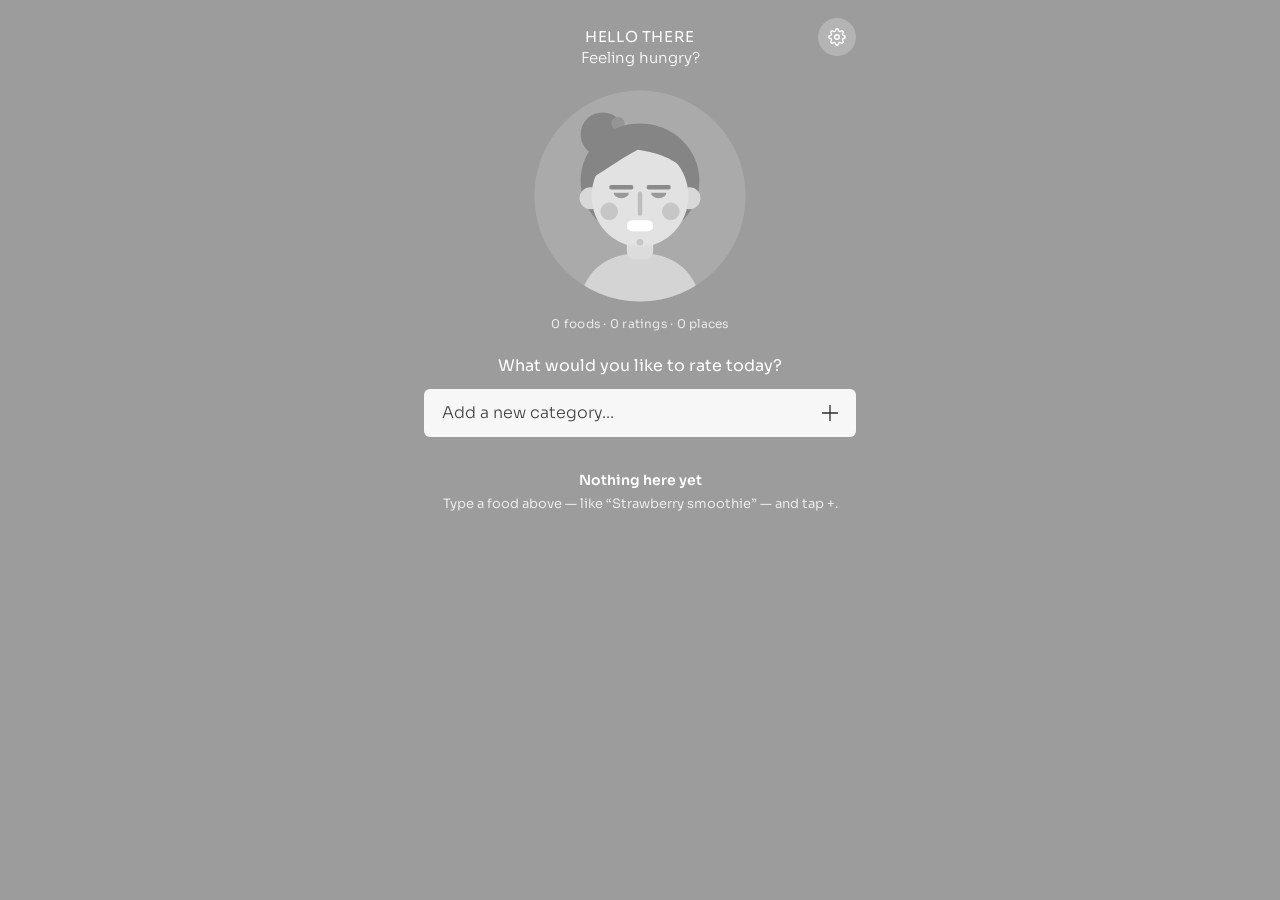
==== v2/index.html @ d5909f0f "Add v2: redesign in the Figma wireframe style, plus menu item field Co-Authored-By: Claude Opus 5.5 " ====
<!doctype html>
<html lang="en">
<head>
  <meta charset="utf-8">
  <meta name="viewport" content="width=device-width, initial-scale=1, viewport-fit=cover">
  <meta name="theme-color" content="#B9B9B9">
  <meta name="apple-mobile-web-app-capable" content="yes">
  <meta name="mobile-web-app-capable" content="yes">
  <meta name="apple-mobile-web-app-status-bar-style" content="default">
  <meta name="apple-mobile-web-app-title" content="Tastebook">
  <meta name="format-detection" content="telephone=no">
  <link rel="apple-touch-icon" href="icons/apple-touch-icon.png">
  <link rel="icon" type="image/png" href="icons/icon-192.png">
  <link rel="manifest" href="manifest.webmanifest">
  <link rel="preconnect" href="https://fonts.googleapis.com">
  <link rel="preconnect" href="https://fonts.gstatic.com" crossorigin>
  <link href="https://fonts.googleapis.com/css2?family=Sora:wght@300;400;500;600;700&display=swap" rel="stylesheet">
  <link rel="stylesheet" href="style.css">
  <title>Tastebook</title>
</head>
<body>
  <div class="bg" aria-hidden="true"></div>
  <main id="app" aria-live="polite"></main>
  <div id="toast" role="status"></div>
  <script src="icons.js"></script>
  <script src="app.js"></script>
</body>
</html>
---- v2/style.css ----
:root {
  --bg-top: #BDBDBD;
  --bg-mid: #9C9C9C;
  --bg-bot: #6E6E6E;
  --panel: rgba(255, 255, 255, .24);
  --panel-strong: rgba(255, 255, 255, .34);
  --panel-solid: #D2D2D2;
  --field: #F7F7F7;
  --ink: #FFFFFF;
  --ink-soft: rgba(255, 255, 255, .78);
  --ink-faint: rgba(255, 255, 255, .5);
  --dark: #2E2E2E;
  --dark-soft: #6F6F6F;
  --shape: #E6E6E6;
  --thumb: #8E8E8E;
  --radius: 10px;
  --font: 'Sora', 'Inter', ui-rounded, -apple-system, BlinkMacSystemFont, system-ui, sans-serif;
  --safe-t: env(safe-area-inset-top, 0px);
  --safe-b: env(safe-area-inset-bottom, 0px);
  color-scheme: light;
}

* { box-sizing: border-box; -webkit-tap-highlight-color: transparent; }
html, body { margin: 0; color: var(--ink); background: var(--bg-mid); }
body {
  font-family: var(--font); font-size: 15px; line-height: 1.4; font-weight: 400;
  -webkit-font-smoothing: antialiased; min-height: 100vh; overscroll-behavior-y: none;
}
.bg { position: fixed; inset: 0; z-index: -1; background: linear-gradient(180deg, var(--bg-top) 0%, var(--bg-mid) 55%, var(--bg-bot) 100%); }
body.locked { overflow: hidden; }
button, input, textarea { font: inherit; color: inherit; }
button { cursor: pointer; background: none; border: 0; padding: 0; }
a { color: inherit; text-decoration: none; }
h1, h2, h3, p { margin: 0; }
svg { display: block; }

#app { max-width: 480px; margin: 0 auto; padding: calc(var(--safe-t) + 18px) 24px calc(var(--safe-b) + 48px); }

.caps { text-transform: uppercase; letter-spacing: .06em; font-weight: 600; }
.tiny { font-size: 11px; }

/* ---------- Home ---------- */
.top-tools { display: flex; justify-content: flex-end; height: 0; position: relative; z-index: 2; }
.round-btn {
  width: 38px; height: 38px; border-radius: 50%; background: var(--panel); display: grid; place-items: center;
  color: var(--ink);
}
.round-btn svg { width: 18px; height: 18px; }
.greet { text-align: center; padding-top: 8px; }
.greet .hello { font-size: 15px; letter-spacing: .04em; text-transform: uppercase; font-weight: 400; }
.greet .sub { font-size: 15px; font-weight: 300; }
.avatar-big { display: block; width: 220px; height: 220px; margin: 18px auto 0; }
.avatar-big svg { width: 100%; height: 100%; }
.stat-line { text-align: center; font-size: 12px; color: var(--ink-soft); margin-top: 10px; letter-spacing: .02em; }
.prompt { text-align: center; font-size: 16px; font-weight: 400; margin: 22px 0 12px; }

.add-bar {
  display: flex; align-items: center; background: var(--field); border-radius: 6px; padding: 0 6px 0 16px; height: 48px;
}
.add-bar input { flex: 1; min-width: 0; border: 0; outline: none; background: transparent; color: var(--dark); font-size: 16px; font-weight: 300; }
.add-bar input::placeholder { color: #444; }
.add-bar button { width: 40px; height: 40px; display: grid; place-items: center; color: var(--dark); }
.add-bar button svg { width: 20px; height: 20px; }

.grid2 { display: grid; grid-template-columns: 1fr 1fr; gap: 26px 28px; margin-top: 16px; }
.tile {
  aspect-ratio: 1; background: var(--panel); border-radius: 8px; position: relative;
  display: flex; flex-direction: column; align-items: center; justify-content: center; gap: 2px;
  color: var(--shape); transition: transform .12s ease;
}
.tile:active { transform: scale(.96); }
.tile .icon { width: 56%; height: 56%; }
.tile-label { position: absolute; left: 0; right: 0; bottom: 8px; text-align: center; font-size: 10px; color: var(--ink); padding: 0 6px; white-space: nowrap; overflow: hidden; text-overflow: ellipsis; }
.tile-score { position: absolute; top: 8px; right: 9px; font-size: 11px; font-weight: 600; color: var(--ink); }

.icon { display: grid; place-items: center; }
.icon > svg { width: 100%; height: 100%; fill: currentColor; }
svg.icon { fill: currentColor; }
.icon.emoji { display: grid; place-items: center; font-size: 46px; filter: grayscale(1) brightness(1.35) contrast(.75); }
.big-circle .icon.emoji { font-size: 92px; }

.section-cap { font-size: 12px; text-transform: uppercase; letter-spacing: .08em; font-weight: 600; margin: 36px 0 10px; color: var(--ink); }

/* ---------- Category page ---------- */
.nav { display: flex; justify-content: space-between; align-items: center; }
.big-circle {
  width: 230px; height: 230px; border-radius: 50%; background: var(--panel); margin: 8px auto 0;
  display: grid; place-items: center; color: var(--shape);
}
.big-circle .icon { width: 50%; height: 50%; }
.cat-title { text-align: center; margin-top: 18px; font-size: 15px; font-weight: 600; text-transform: uppercase; letter-spacing: .05em; }
.avg-line { text-align: center; font-size: 15px; font-weight: 300; margin-top: 4px; }
.avg-line b { font-weight: 600; }
.stars { position: relative; width: max-content; margin: 8px auto 0; }
.stars .row { display: flex; gap: 6px; }
.stars svg { width: 28px; height: 28px; fill: currentColor; flex: none; }
.stars .fill .row { width: max-content; }
.stars .base { color: rgba(255, 255, 255, .35); }
.stars .fill { position: absolute; inset: 0 auto 0 0; overflow: hidden; color: var(--shape); }
.meta-line { text-align: center; font-size: 12px; color: var(--ink-soft); margin-top: 10px; }

.new-card {
  display: flex; flex-direction: column; align-items: center; gap: 10px; width: 100%;
  background: var(--panel); border-radius: var(--radius); padding: 12px 0 16px; margin-top: 20px;
  transition: transform .12s ease;
}
.new-card:active { transform: scale(.98); }
.new-card .caps { font-size: 11px; }
.plus-circle { width: 68px; height: 68px; border-radius: 50%; background: rgba(255, 255, 255, .4); display: grid; place-items: center; color: #fff; }
.plus-circle svg { width: 36px; height: 36px; }

.panel { background: var(--panel); border-radius: var(--radius); padding: 14px 16px; }
.panel + .panel { margin-top: 12px; }
.panel-cap { font-size: 11px; text-transform: uppercase; letter-spacing: .08em; font-weight: 600; text-align: center; margin-bottom: 12px; }

.bar-row { display: grid; grid-template-columns: 1.3fr 1.5fr 34px; align-items: center; gap: 10px; font-size: 13px; }
.bar-row + .bar-row { margin-top: 10px; }
.bar-row .label { text-transform: uppercase; letter-spacing: .04em; font-weight: 600; font-size: 11px; white-space: nowrap; overflow: hidden; text-overflow: ellipsis; }
.bar-row .label small { display: block; font-weight: 400; text-transform: none; letter-spacing: 0; color: var(--ink-faint); font-size: 10px; }
.bar { height: 4px; border-radius: 99px; background: rgba(255, 255, 255, .35); overflow: hidden; }
.bar i { display: block; height: 100%; background: #fff; border-radius: 99px; }
.bar-row.off .bar i { background: rgba(255, 255, 255, .55); }
.bar-row.off .label { color: var(--ink-soft); }
.bar-row .num { text-align: right; font-weight: 600; font-variant-numeric: tabular-nums; }

.sort { display: flex; gap: 6px; margin: 22px 0 12px; overflow-x: auto; scrollbar-width: none; }
.sort::-webkit-scrollbar { display: none; }
.pill { flex: none; font-size: 11px; padding: 5px 11px; border-radius: 99px; background: var(--panel); color: var(--ink); }
.pill.label { background: rgba(255, 255, 255, .5); font-weight: 600; }
.pill.on { background: #fff; color: var(--dark); font-weight: 600; }

.list { display: flex; flex-direction: column; gap: 14px; }
.rcard {
  width: 100%; text-align: left; display: flex; align-items: center; gap: 14px;
  background: var(--panel); border-radius: var(--radius); padding: 16px 18px; transition: transform .12s ease;
}
.rcard:active { transform: scale(.98); }
.rcard .thumb { width: 52px; height: 52px; border-radius: 8px; object-fit: cover; flex: none; background: rgba(255,255,255,.3); }
.rc-main { flex: 1; min-width: 0; }
.rc-title { font-weight: 600; font-size: 15px; white-space: nowrap; overflow: hidden; text-overflow: ellipsis; }
.rc-sub { font-size: 11px; color: var(--ink-soft); white-space: nowrap; overflow: hidden; text-overflow: ellipsis; margin-top: 1px; }
.dots { display: flex; gap: 6px; margin-top: 12px; }
.dots i { width: 7px; height: 7px; border-radius: 50%; background: rgba(255, 255, 255, .45); }
.dots i.on { background: #6D6D6D; }
.dots i.half { background: linear-gradient(90deg, #6D6D6D 50%, rgba(255, 255, 255, .45) 50%); }
.rc-score { font-size: 34px; font-weight: 700; letter-spacing: .01em; flex: none; font-variant-numeric: tabular-nums; }
.rc-score.none { font-size: 22px; color: var(--ink-faint); }

.group-head { display: flex; justify-content: space-between; align-items: baseline; margin: 20px 2px 10px; font-size: 12px; text-transform: uppercase; letter-spacing: .06em; font-weight: 600; }
.group-head:first-child { margin-top: 0; }
.group-head span { font-weight: 400; text-transform: none; letter-spacing: 0; color: var(--ink-soft); }

.empty { text-align: center; color: var(--ink-soft); font-size: 13px; padding: 18px 10px; }
.empty b { display: block; color: var(--ink); font-weight: 600; margin-bottom: 4px; font-size: 14px; }

/* ---------- Sheets ---------- */
.sheet-wrap { position: fixed; inset: 0; z-index: 20; }
.backdrop { position: absolute; inset: 0; background: rgba(40, 40, 40, .35); opacity: 0; transition: opacity .25s ease; }
.sheet {
  position: absolute; inset: 0; display: flex; flex-direction: column;
  background: linear-gradient(180deg, var(--bg-top) 0%, var(--bg-mid) 55%, var(--bg-bot) 100%);
  transform: translateY(100%); transition: transform .32s cubic-bezier(.2, .8, .2, 1);
}
.sheet-wrap.open .backdrop { opacity: 1; }
.sheet-wrap.open .sheet { transform: none; }
.sheet-head {
  display: grid; grid-template-columns: 1fr auto 1fr; align-items: center; gap: 8px;
  padding: calc(var(--safe-t) + 12px) 20px 10px; max-width: 480px; width: 100%; margin: 0 auto;
}
.sheet-head .link { justify-self: start; font-size: 14px; color: var(--ink); padding: 8px 2px; }
.sheet-head .link.strong { justify-self: end; font-weight: 600; background: #fff; color: var(--dark); padding: 8px 16px; border-radius: 99px; }
.sheet-head .mid { text-align: center; font-size: 12px; }
.sheet-head .live { display: flex; flex-direction: column; align-items: center; line-height: 1.1; }
.sheet-head .live strong { font-size: 26px; font-weight: 700; }
.sheet-head .live span { font-size: 10px; color: var(--ink-soft); text-transform: uppercase; letter-spacing: .06em; }
.sheet-body { flex: 1; overflow-y: auto; -webkit-overflow-scrolling: touch; padding: 6px 20px calc(var(--safe-b) + 40px); }
.sheet-panel { max-width: 440px; margin: 0 auto; background: var(--panel); border-radius: 12px; padding: 18px 14px 20px; }
.sheet-title { text-align: center; font-size: 11px; text-transform: uppercase; letter-spacing: .08em; font-weight: 600; margin-bottom: 14px; }

/* ---------- Forms ---------- */
.inp, .sheet-panel input[type=text], .sheet-panel input[type=date], .sheet-panel textarea {
  display: block; width: 100%; background: var(--field); color: var(--dark); border: 0; border-radius: 6px;
  padding: 0 14px; height: 46px; font-size: 16px; font-weight: 300; outline: none; -webkit-appearance: none; appearance: none;
}
.sheet-panel textarea { height: auto; min-height: 84px; padding: 12px 14px; resize: vertical; }
.sheet-panel input::placeholder, .sheet-panel textarea::placeholder { color: #3E3E3E; }
.stack { display: flex; flex-direction: column; gap: 8px; }
.date-row { display: flex; align-items: center; gap: 10px; background: var(--field); border-radius: 6px; padding-left: 14px; color: #3E3E3E; font-weight: 300; font-size: 15px; }
.date-row input[type=date] { flex: 1; height: 46px; background: transparent; padding: 0 14px 0 0; text-align: right; }
.field-cap { font-size: 11px; text-transform: uppercase; letter-spacing: .08em; font-weight: 600; margin: 20px 2px 8px; display: flex; justify-content: space-between; align-items: baseline; }
.field-cap small { text-transform: none; letter-spacing: 0; font-weight: 300; color: var(--ink-soft); font-size: 11px; }
.hint { font-size: 12px; color: var(--ink-soft); text-align: center; margin: -2px 0 12px; font-weight: 300; }

.photo-pick {
  display: block; position: relative; margin-top: 22px; aspect-ratio: 1.42; border-radius: 6px; overflow: hidden;
  background: rgba(255, 255, 255, .45);
}
.photo-pick img { width: 100%; height: 100%; object-fit: cover; display: none; }
.photo-pick.has img { display: block; }
.photo-empty { position: absolute; inset: 0; display: flex; flex-direction: column; align-items: center; justify-content: center; gap: 16px; }
.photo-empty .caps { font-size: 11px; }
.photo-pick.has .photo-empty { display: none; }
.photo-remove { position: absolute; top: 10px; right: 10px; display: none; background: rgba(40,40,40,.6); color: #fff; border-radius: 99px; padding: 6px 12px; font-size: 12px; }
.photo-pick.has .photo-remove { display: block; }
.visually-hidden { position: absolute; width: 1px; height: 1px; opacity: 0; overflow: hidden; }

.how { text-align: center; font-size: 15px; font-weight: 300; margin: 26px 0 4px; }

.rate { margin-top: 18px; }
.rate-top { display: flex; align-items: center; justify-content: space-between; margin: 0 2px 6px; }
.rate-name { font-size: 13px; text-transform: uppercase; letter-spacing: .04em; font-weight: 600; }
.rate-name .val { font-weight: 300; color: var(--ink-soft); letter-spacing: 0; margin-left: 4px; }
.rate.off .rate-name { color: var(--ink-soft); }
.rate-box { background: rgba(255, 255, 255, .45); border-radius: 6px; padding: 8px 10px; }

/* square tick (counts toward overall) */
.sq { position: relative; display: inline-flex; align-items: center; gap: 6px; padding: 6px 0 6px 10px; font-size: 10px; color: var(--ink-soft); text-transform: uppercase; letter-spacing: .06em; }
.sq input { position: absolute; opacity: 0; pointer-events: none; }
.sq .box { width: 14px; height: 14px; border: 2px solid #fff; background: transparent; transition: background .12s; }
.sq input:checked ~ .box { background: #fff; }
.sq input:focus-visible ~ .box { outline: 2px solid var(--dark); outline-offset: 2px; }

.slider { -webkit-appearance: none; appearance: none; width: 100%; height: 32px; background: transparent; margin: 0; touch-action: pan-y; }
.slider:focus { outline: none; }
.slider::-webkit-slider-runnable-track { height: 4px; border-radius: 99px; background: linear-gradient(to right, #A3A3A3 var(--p), #F4F4F4 var(--p)); }
.slider::-moz-range-track { height: 4px; border-radius: 99px; background: #F4F4F4; }
.slider::-moz-range-progress { height: 4px; border-radius: 99px; background: #A3A3A3; }
.slider::-webkit-slider-thumb { -webkit-appearance: none; width: 11px; height: 28px; margin-top: -12px; border-radius: 4px; background: var(--thumb); border: 0; }
.slider::-moz-range-thumb { width: 11px; height: 28px; border-radius: 4px; background: var(--thumb); border: 0; }

/* category editor */
.icon-grid { display: grid; grid-template-columns: repeat(5, 1fr); gap: 8px; max-height: 236px; overflow-y: auto; padding: 2px; }
.icon-opt { aspect-ratio: 1; background: rgba(255, 255, 255, .3); border-radius: 6px; color: var(--shape); display: grid; place-items: center; }
.icon-opt .icon { width: 64%; height: 64%; }
.icon-opt.on { background: rgba(255, 255, 255, .7); color: #8A8A8A; }
.emoji-row { display: flex; align-items: center; justify-content: space-between; gap: 10px; margin-top: 10px; font-size: 12px; color: var(--ink-soft); }
.emoji-row input[type=text] { width: 76px; text-align: center; font-size: 22px; padding: 0; }
.preview { width: 120px; height: 120px; border-radius: 50%; background: rgba(255,255,255,.3); margin: 4px auto 16px; display: grid; place-items: center; color: var(--shape); }
.preview .icon { width: 54%; height: 54%; }
.preview .icon.emoji { font-size: 52px; }
.swatches { display: flex; gap: 10px; flex-wrap: wrap; justify-content: center; }
.swatch { width: 28px; height: 28px; border-radius: 6px; background: var(--c); }
.swatch.on { box-shadow: 0 0 0 2px var(--bg-mid), 0 0 0 4px #fff; }
.q-list { list-style: none; margin: 0 0 8px; padding: 0; display: flex; flex-direction: column; gap: 8px; }
.q-row { display: flex; align-items: center; gap: 4px; background: rgba(255, 255, 255, .45); border-radius: 6px; padding: 0 4px 0 12px; }
.q-row input[type=text] { flex: 1; min-width: 0; background: transparent; height: 44px; padding: 0; color: var(--dark); font-weight: 600; text-transform: uppercase; letter-spacing: .04em; font-size: 13px; }
.q-row .sq { color: var(--dark-soft); }
.q-row .sq .box { border-color: #6A6A6A; }
.q-row .sq input:checked ~ .box { background: #6A6A6A; }
.q-del { width: 34px; height: 34px; display: grid; place-items: center; color: #6A6A6A; flex: none; }
.q-del svg { width: 16px; height: 16px; }
.q-add { display: flex; gap: 8px; }
.q-add .inp { flex: 1; }
.btn {
  display: inline-flex; align-items: center; justify-content: center; gap: 8px;
  background: #fff; color: var(--dark); font-weight: 600; border-radius: 6px; padding: 0 18px; height: 46px; font-size: 14px;
}
.btn.ghost { background: var(--panel-strong); color: #fff; }
.btn.danger { background: transparent; color: #fff; border: 1.5px solid rgba(255, 255, 255, .6); width: 100%; margin-top: 18px; }
.btn svg { width: 16px; height: 16px; }
.chips { display: flex; flex-wrap: wrap; gap: 6px; margin-top: 10px; }

/* detail */
.detail-photo { width: 100%; aspect-ratio: 1.42; object-fit: cover; border-radius: 6px; display: block; margin-bottom: 16px; }
.detail-top { display: flex; justify-content: space-between; align-items: flex-start; gap: 12px; }
.detail-top h2 { font-size: 20px; font-weight: 600; line-height: 1.2; }
.detail-top p { font-size: 12px; color: var(--ink-soft); margin-top: 3px; }
.detail-top .rc-score { font-size: 44px; line-height: 1; }
.detail-panel .dots { margin: 14px 0 18px; }
.notes { margin-top: 14px; background: rgba(255,255,255,.45); color: var(--dark); border-radius: 6px; padding: 12px 14px; font-size: 14px; font-weight: 300; white-space: pre-wrap; }
.actions { display: grid; grid-template-columns: 1fr 1fr; gap: 10px; margin-top: 18px; }

.settings p { font-size: 12px; color: var(--ink-soft); font-weight: 300; margin: 0 0 12px; text-align: center; }
.settings .actions { margin-top: 0; }

#toast {
  position: fixed; left: 50%; bottom: calc(var(--safe-b) + 30px); transform: translate(-50%, 20px);
  background: #fff; color: var(--dark); padding: 10px 18px; border-radius: 99px; font-weight: 600; font-size: 13px;
  opacity: 0; pointer-events: none; transition: opacity .2s, transform .2s; z-index: 50; white-space: nowrap;
  box-shadow: 0 6px 20px rgba(0,0,0,.18);
}
#toast.show { opacity: 1; transform: translate(-50%, 0); }

@media (prefers-reduced-motion: reduce) { * { transition: none !important; } }
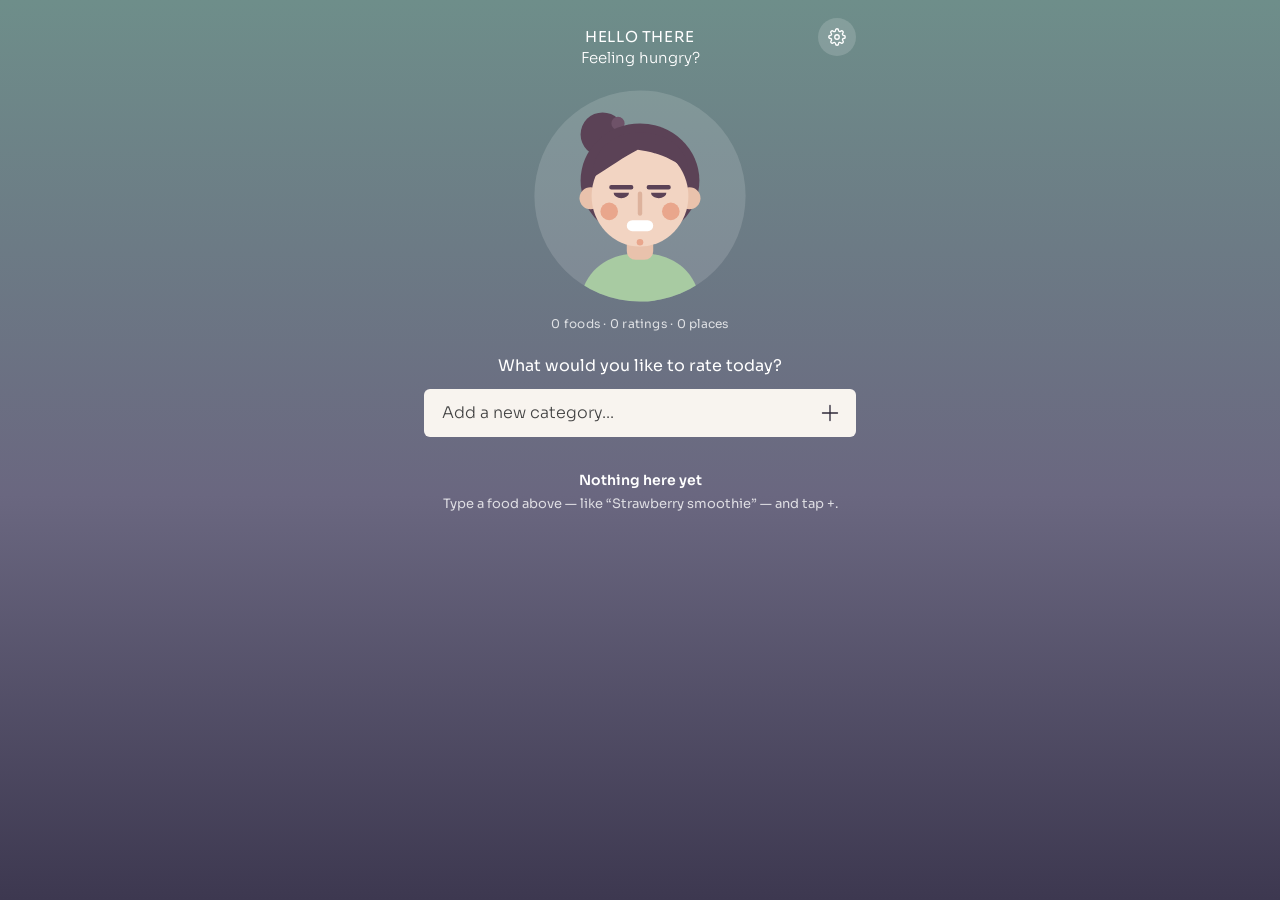
==== commit 5c13bf50: "v2: muted colour palette (sage-to-plum background, coral/gold accents, tinted food icons) Co-Authore" ====
--- a/v2/index.html
+++ b/v2/index.html
@@ -3,7 +3,7 @@
 <head>
   <meta charset="utf-8">
   <meta name="viewport" content="width=device-width, initial-scale=1, viewport-fit=cover">
-  <meta name="theme-color" content="#B9B9B9">
+  <meta name="theme-color" content="#6E8E8A">
   <meta name="apple-mobile-web-app-capable" content="yes">
   <meta name="mobile-web-app-capable" content="yes">
   <meta name="apple-mobile-web-app-status-bar-style" content="default">
--- a/v2/style.css
+++ b/v2/style.css
@@ -1,18 +1,21 @@
 :root {
-  --bg-top: #BDBDBD;
-  --bg-mid: #9C9C9C;
-  --bg-bot: #6E6E6E;
-  --panel: rgba(255, 255, 255, .24);
-  --panel-strong: rgba(255, 255, 255, .34);
-  --panel-solid: #D2D2D2;
-  --field: #F7F7F7;
+  --bg-top: #6E8E8A;
+  --bg-mid: #6A6780;
+  --bg-bot: #3D3850;
+  --panel: rgba(255, 255, 255, .14);
+  --panel-strong: rgba(255, 255, 255, .22);
+  --panel-solid: #5F5C74;
+  --field: #F8F4EF;
+  --accent: #E9A68C;
+  --accent-deep: #C97F66;
+  --gold: #E8C27D;
   --ink: #FFFFFF;
   --ink-soft: rgba(255, 255, 255, .78);
   --ink-faint: rgba(255, 255, 255, .5);
-  --dark: #2E2E2E;
-  --dark-soft: #6F6F6F;
-  --shape: #E6E6E6;
-  --thumb: #8E8E8E;
+  --dark: #2E2939;
+  --dark-soft: #6E6878;
+  --shape: #EDE6DE;
+  --thumb: #C97F66;
   --radius: 10px;
   --font: 'Sora', 'Inter', ui-rounded, -apple-system, BlinkMacSystemFont, system-ui, sans-serif;
   --safe-t: env(safe-area-inset-top, 0px);
@@ -26,7 +29,7 @@
   font-family: var(--font); font-size: 15px; line-height: 1.4; font-weight: 400;
   -webkit-font-smoothing: antialiased; min-height: 100vh; overscroll-behavior-y: none;
 }
-.bg { position: fixed; inset: 0; z-index: -1; background: linear-gradient(180deg, var(--bg-top) 0%, var(--bg-mid) 55%, var(--bg-bot) 100%); }
+.bg { position: fixed; inset: 0; z-index: 0; pointer-events: none; background: linear-gradient(180deg, var(--bg-top) 0%, var(--bg-mid) 55%, var(--bg-bot) 100%); }
 body.locked { overflow: hidden; }
 button, input, textarea { font: inherit; color: inherit; }
 button { cursor: pointer; background: none; border: 0; padding: 0; }
@@ -34,7 +37,7 @@
 h1, h2, h3, p { margin: 0; }
 svg { display: block; }
 
-#app { max-width: 480px; margin: 0 auto; padding: calc(var(--safe-t) + 18px) 24px calc(var(--safe-b) + 48px); }
+#app { position: relative; z-index: 1; max-width: 480px; margin: 0 auto; padding: calc(var(--safe-t) + 18px) 24px calc(var(--safe-b) + 48px); }
 
 .caps { text-transform: uppercase; letter-spacing: .06em; font-weight: 600; }
 .tiny { font-size: 11px; }
@@ -282,3 +285,67 @@
 #toast.show { opacity: 1; transform: translate(-50%, 0); }
 
 @media (prefers-reduced-motion: reduce) { * { transition: none !important; } }
+
+/* ================= colour layer ================= */
+.tile { background: color-mix(in srgb, var(--tint, #fff) 16%, rgba(255,255,255,.08)); color: var(--tint, var(--shape)); }
+.big-circle, .preview { background: color-mix(in srgb, var(--tint, #fff) 22%, rgba(255,255,255,.08)); color: var(--tint, var(--shape)); }
+.tile-score { background: rgba(0,0,0,.18); padding: 2px 7px; border-radius: 99px; top: 7px; right: 7px; }
+.round-btn { background: rgba(255,255,255,.16); }
+
+.stars .base { color: rgba(255,255,255,.22); }
+.stars .fill { color: var(--gold); }
+.avg-line b { color: var(--gold); }
+
+.new-card { background: rgba(255,255,255,.12); }
+.plus-circle { background: var(--accent); color: var(--dark); }
+
+.bar { background: rgba(255,255,255,.18); }
+.bar i { background: var(--accent); }
+.bar-row.off .bar i { background: rgba(255,255,255,.45); }
+
+.pill { background: rgba(255,255,255,.14); }
+.pill.label { background: transparent; padding-left: 2px; color: var(--ink-soft); }
+.pill.on { background: var(--accent); color: var(--dark); }
+
+.rcard { background: rgba(255,255,255,.12); }
+.dots i { background: rgba(255,255,255,.22); }
+.dots i.on { background: var(--accent); }
+.dots i.half { background: linear-gradient(90deg, var(--accent) 50%, rgba(255,255,255,.22) 50%); }
+.rcard .thumb { background: rgba(255,255,255,.18); }
+
+.sheet-head .link.strong { background: var(--accent); color: var(--dark); }
+.sheet-head .live strong { color: var(--gold); }
+.sheet-panel { background: rgba(255,255,255,.12); }
+.sheet-panel input::placeholder, .sheet-panel textarea::placeholder { color: #7A7484; }
+.date-row { color: #7A7484; }
+
+.photo-pick { background: rgba(255,255,255,.14); border: 1.5px dashed rgba(255,255,255,.35); }
+.photo-pick.has { border: 0; }
+.rate-box { background: rgba(255,255,255,.14); }
+.rate-name .val { color: var(--gold); font-weight: 400; }
+.rate.off .rate-name .val { color: var(--ink-faint); }
+.slider::-webkit-slider-runnable-track { background: linear-gradient(to right, var(--accent) var(--p), rgba(255,255,255,.85) var(--p)); }
+.slider::-moz-range-track { background: rgba(255,255,255,.85); }
+.slider::-moz-range-progress { background: var(--accent); }
+.slider::-webkit-slider-thumb { background: #fff; box-shadow: 0 1px 4px rgba(0,0,0,.3); }
+.slider::-moz-range-thumb { background: #fff; box-shadow: 0 1px 4px rgba(0,0,0,.3); }
+.rate.off .slider::-webkit-slider-runnable-track { background: linear-gradient(to right, rgba(255,255,255,.45) var(--p), rgba(255,255,255,.85) var(--p)); }
+.rate.off .slider::-moz-range-progress { background: rgba(255,255,255,.45); }
+
+.sq .box { border-color: var(--accent); border-radius: 3px; }
+.sq input:checked ~ .box { background: var(--accent); }
+.q-row { background: rgba(255,255,255,.14); }
+.q-row input[type=text] { color: var(--ink); }
+.q-row .sq { color: var(--ink-soft); }
+.q-row .sq .box { border-color: var(--accent); }
+.q-row .sq input:checked ~ .box { background: var(--accent); }
+.q-del { color: var(--ink-soft); }
+
+.icon-opt { background: rgba(255,255,255,.1); color: var(--tint, var(--shape)); }
+.icon-opt.on { background: rgba(255,255,255,.3); box-shadow: inset 0 0 0 2px var(--accent); color: var(--tint, var(--shape)); }
+
+.btn { background: var(--accent); color: var(--dark); }
+.btn.ghost { background: rgba(255,255,255,.16); color: #fff; }
+.btn.danger { background: transparent; color: var(--accent); border-color: rgba(233,166,140,.6); }
+.notes { background: rgba(255,255,255,.14); color: var(--ink); }
+#toast { background: var(--field); }
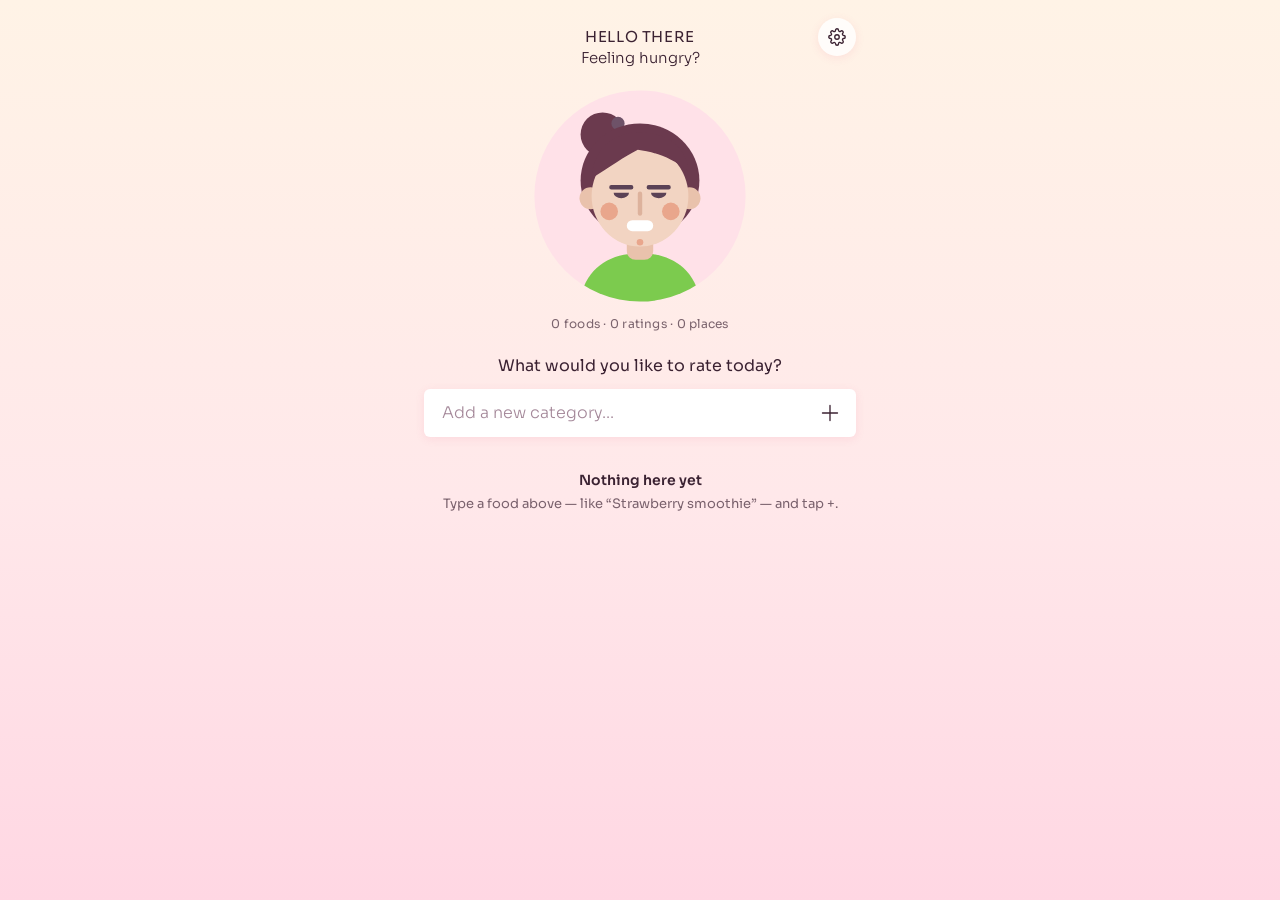
==== commit d6728ac9: "v2: four colour themes (Sorbet, Fresh, Matcha, Blueberry) with a picker in Profile Co-Authored-By: C" ====
--- a/v2/index.html
+++ b/v2/index.html
@@ -16,6 +16,7 @@
   <link rel="preconnect" href="https://fonts.gstatic.com" crossorigin>
   <link href="https://fonts.googleapis.com/css2?family=Sora:wght@300;400;500;600;700&display=swap" rel="stylesheet">
   <link rel="stylesheet" href="style.css">
+  <script>try{document.documentElement.dataset.theme=localStorage.getItem('tb2-theme')||'sorbet'}catch(e){document.documentElement.dataset.theme='sorbet'}</script>
   <title>Tastebook</title>
 </head>
 <body>
--- a/v2/style.css
+++ b/v2/style.css
@@ -286,66 +286,131 @@
 
 @media (prefers-reduced-motion: reduce) { * { transition: none !important; } }
 
-/* ================= colour layer ================= */
-.tile { background: color-mix(in srgb, var(--tint, #fff) 16%, rgba(255,255,255,.08)); color: var(--tint, var(--shape)); }
-.big-circle, .preview { background: color-mix(in srgb, var(--tint, #fff) 22%, rgba(255,255,255,.08)); color: var(--tint, var(--shape)); }
-.tile-score { background: rgba(0,0,0,.18); padding: 2px 7px; border-radius: 99px; top: 7px; right: 7px; }
-.round-btn { background: rgba(255,255,255,.16); }
-
-.stars .base { color: rgba(255,255,255,.22); }
+/* ================= themes ================= */
+html[data-theme="sorbet"] {
+  --bg-top: #FFF3E6; --bg-mid: #FFE8EA; --bg-bot: #FFD7E3;
+  --ink: #3B2232; --ink-soft: rgba(59,34,50,.68); --ink-faint: rgba(59,34,50,.42);
+  --surface: rgba(255,255,255,.78); --surface-2: #FFF1F4; --line: #F3D3DD;
+  --field: #FFFFFF; --field-ink: #3B2232; --placeholder: #A5899A;
+  --accent: #E2457A; --accent-ink: #FFFFFF; --gold: #F5A623;
+  --tile-base: #FFFFFF; --tile-mix: 20%; --shadow: 0 2px 10px rgba(226,69,122,.10);
+  --avatar-bg: #FFE1E8; --avatar-hair: #6B3A4E; --avatar-shirt: #7CCB4E;
+  --t0: #FF5D73; --t1: #F5A623; --t2: #6DBE45; --t3: #36AEE0; --t4: #9474E6; --t5: #EE62AE; --t6: #23B99B; --t7: #A9755A;
+  --theme-color: #FFF3E6; color-scheme: light;
+}
+html[data-theme="fresh"] {
+  --bg-top: #FFFFFF; --bg-mid: #FAFBF9; --bg-bot: #F1F4EF;
+  --ink: #1F2622; --ink-soft: rgba(31,38,34,.62); --ink-faint: rgba(31,38,34,.38);
+  --surface: #FFFFFF; --surface-2: #F3F6F2; --line: #E1E7DF;
+  --field: #F3F6F2; --field-ink: #1F2622; --placeholder: #8C968F;
+  --accent: #2F9967; --accent-ink: #FFFFFF; --gold: #EDAE35;
+  --tile-base: #F5F7F4; --tile-mix: 14%; --shadow: 0 1px 2px rgba(20,40,30,.06), 0 4px 14px rgba(20,40,30,.05);
+  --avatar-bg: #EAF2E7; --avatar-hair: #4B3A33; --avatar-shirt: #5DB27A;
+  --t0: #E06666; --t1: #E5A93A; --t2: #55AC72; --t3: #4A9BCF; --t4: #8A78C2; --t5: #DC7AAA; --t6: #3EAE9F; --t7: #A8845F;
+  --theme-color: #FFFFFF; color-scheme: light;
+}
+html[data-theme="matcha"] {
+  --bg-top: #46634F; --bg-mid: #324A3B; --bg-bot: #1F3027;
+  --ink: #F5F1E6; --ink-soft: rgba(245,241,230,.72); --ink-faint: rgba(245,241,230,.45);
+  --surface: rgba(255,255,255,.08); --surface-2: rgba(255,255,255,.08); --line: rgba(255,255,255,.18);
+  --field: #F5F1E6; --field-ink: #23332A; --placeholder: #7F8A80;
+  --accent: #BCDB9C; --accent-ink: #1F3027; --gold: #F1CB70;
+  --tile-base: rgba(255,255,255,.06); --tile-mix: 14%; --shadow: none;
+  --avatar-bg: rgba(255,255,255,.1); --avatar-hair: #3B2E2A; --avatar-shirt: #BCDB9C;
+  --t0: #BCDB9C; --t1: #F1CB70; --t2: #F2A9B6; --t3: #9ECBE2; --t4: #C8B4E8; --t5: #E9DCC3; --t6: #8ED3C2; --t7: #D9B48B;
+  --theme-color: #46634F; color-scheme: dark;
+}
+html[data-theme="blueberry"] {
+  --bg-top: #454A8A; --bg-mid: #30346A; --bg-bot: #1D2046;
+  --ink: #F6F3FB; --ink-soft: rgba(246,243,251,.72); --ink-faint: rgba(246,243,251,.45);
+  --surface: rgba(255,255,255,.08); --surface-2: rgba(255,255,255,.08); --line: rgba(255,255,255,.18);
+  --field: #F6F3FB; --field-ink: #262A55; --placeholder: #8A8AA6;
+  --accent: #F592B5; --accent-ink: #1D2046; --gold: #F8D37C;
+  --tile-base: rgba(255,255,255,.06); --tile-mix: 14%; --shadow: none;
+  --avatar-bg: rgba(255,255,255,.1); --avatar-hair: #2F2440; --avatar-shirt: #9FD9A9;
+  --t0: #F592B5; --t1: #F8D37C; --t2: #9FD9A9; --t3: #8DC7F3; --t4: #C4ABF6; --t5: #F7B9CB; --t6: #86DFD0; --t7: #E8D6BD;
+  --theme-color: #454A8A; color-scheme: dark;
+}
+
+/* ================= colour layer (uses theme variables) ================= */
+html, body { background: var(--bg-mid); color: var(--ink); }
+.round-btn { background: var(--surface); color: var(--ink); box-shadow: var(--shadow); }
+.avatar-big svg .av-bg { fill: var(--avatar-bg); }
+.avatar-big svg .av-hair { fill: var(--avatar-hair); }
+.avatar-big svg .av-shirt { fill: var(--avatar-shirt); }
+
+.add-bar { background: var(--field); box-shadow: var(--shadow); }
+.add-bar input, .add-bar button { color: var(--field-ink); }
+.add-bar input::placeholder { color: var(--placeholder); }
+
+.tile, .big-circle, .preview { background: color-mix(in srgb, var(--tint, var(--t0)) var(--tile-mix), var(--tile-base)); color: var(--tint, var(--t0)); box-shadow: var(--shadow); }
+.tile-label, .tile-score { color: var(--ink); }
+.tile-score { background: var(--surface); padding: 2px 7px; border-radius: 99px; top: 7px; right: 7px; }
+.icon.emoji { filter: none; }
+
+.stars .base { color: var(--line); }
 .stars .fill { color: var(--gold); }
-.avg-line b { color: var(--gold); }
-
-.new-card { background: rgba(255,255,255,.12); }
-.plus-circle { background: var(--accent); color: var(--dark); }
-
-.bar { background: rgba(255,255,255,.18); }
+.avg-line b { color: var(--ink); }
+
+.new-card, .panel, .rcard, .sheet-panel { background: var(--surface); box-shadow: var(--shadow); }
+.sheet-panel { box-shadow: none; }
+.plus-circle { background: var(--accent); color: var(--accent-ink); }
+
+.bar { background: var(--line); }
 .bar i { background: var(--accent); }
-.bar-row.off .bar i { background: rgba(255,255,255,.45); }
-
-.pill { background: rgba(255,255,255,.14); }
-.pill.label { background: transparent; padding-left: 2px; color: var(--ink-soft); }
-.pill.on { background: var(--accent); color: var(--dark); }
-
-.rcard { background: rgba(255,255,255,.12); }
-.dots i { background: rgba(255,255,255,.22); }
+.bar-row.off .bar i { background: var(--ink-faint); }
+
+.pill { background: var(--surface); color: var(--ink); box-shadow: var(--shadow); }
+.pill.label { background: transparent; box-shadow: none; padding-left: 2px; color: var(--ink-soft); }
+.pill.on { background: var(--accent); color: var(--accent-ink); }
+
+.dots i { background: var(--line); }
 .dots i.on { background: var(--accent); }
-.dots i.half { background: linear-gradient(90deg, var(--accent) 50%, rgba(255,255,255,.22) 50%); }
-.rcard .thumb { background: rgba(255,255,255,.18); }
-
-.sheet-head .link.strong { background: var(--accent); color: var(--dark); }
-.sheet-head .live strong { color: var(--gold); }
-.sheet-panel { background: rgba(255,255,255,.12); }
-.sheet-panel input::placeholder, .sheet-panel textarea::placeholder { color: #7A7484; }
-.date-row { color: #7A7484; }
-
-.photo-pick { background: rgba(255,255,255,.14); border: 1.5px dashed rgba(255,255,255,.35); }
+.dots i.half { background: linear-gradient(90deg, var(--accent) 50%, var(--line) 50%); }
+.rcard .thumb { background: var(--surface-2); }
+
+.backdrop { background: rgba(20,20,30,.3); }
+.sheet-head .link { color: var(--ink); }
+.sheet-head .link.strong { background: var(--accent); color: var(--accent-ink); }
+.sheet-head .live strong { color: var(--ink); }
+.inp, .sheet-panel input[type=text], .sheet-panel input[type=date], .sheet-panel textarea { background: var(--field); color: var(--field-ink); }
+html[data-theme="fresh"] .sheet-panel input[type=text], html[data-theme="fresh"] .sheet-panel textarea,
+html[data-theme="fresh"] .date-row, html[data-theme="fresh"] .inp { background: var(--surface-2); }
+.sheet-panel input::placeholder, .sheet-panel textarea::placeholder { color: var(--placeholder); }
+.date-row { background: var(--field); color: var(--placeholder); }
+
+.photo-pick { background: var(--surface-2); border: 1.5px dashed var(--line); }
 .photo-pick.has { border: 0; }
-.rate-box { background: rgba(255,255,255,.14); }
-.rate-name .val { color: var(--gold); font-weight: 400; }
+.rate-box, .q-row, .icon-opt, .notes { background: var(--surface-2); }
+.rate-name .val { color: var(--accent); font-weight: 400; }
 .rate.off .rate-name .val { color: var(--ink-faint); }
-.slider::-webkit-slider-runnable-track { background: linear-gradient(to right, var(--accent) var(--p), rgba(255,255,255,.85) var(--p)); }
-.slider::-moz-range-track { background: rgba(255,255,255,.85); }
+.slider::-webkit-slider-runnable-track { background: linear-gradient(to right, var(--accent) var(--p), var(--line) var(--p)); }
+.slider::-moz-range-track { background: var(--line); }
 .slider::-moz-range-progress { background: var(--accent); }
-.slider::-webkit-slider-thumb { background: #fff; box-shadow: 0 1px 4px rgba(0,0,0,.3); }
-.slider::-moz-range-thumb { background: #fff; box-shadow: 0 1px 4px rgba(0,0,0,.3); }
-.rate.off .slider::-webkit-slider-runnable-track { background: linear-gradient(to right, rgba(255,255,255,.45) var(--p), rgba(255,255,255,.85) var(--p)); }
-.rate.off .slider::-moz-range-progress { background: rgba(255,255,255,.45); }
-
-.sq .box { border-color: var(--accent); border-radius: 3px; }
-.sq input:checked ~ .box { background: var(--accent); }
-.q-row { background: rgba(255,255,255,.14); }
-.q-row input[type=text] { color: var(--ink); }
-.q-row .sq { color: var(--ink-soft); }
-.q-row .sq .box { border-color: var(--accent); }
-.q-row .sq input:checked ~ .box { background: var(--accent); }
+.slider::-webkit-slider-thumb { background: #fff; box-shadow: 0 1px 4px rgba(0,0,0,.28); }
+.slider::-moz-range-thumb { background: #fff; box-shadow: 0 1px 4px rgba(0,0,0,.28); }
+.rate.off .slider::-webkit-slider-runnable-track { background: linear-gradient(to right, var(--ink-faint) var(--p), var(--line) var(--p)); }
+.rate.off .slider::-moz-range-progress { background: var(--ink-faint); }
+
+.sq, .q-row .sq { color: var(--ink-soft); }
+.sq .box, .q-row .sq .box { border-color: var(--accent); border-radius: 3px; }
+.sq input:checked ~ .box, .q-row .sq input:checked ~ .box { background: var(--accent); }
+.q-row input[type=text] { color: var(--ink); background: transparent !important; }
 .q-del { color: var(--ink-soft); }
 
-.icon-opt { background: rgba(255,255,255,.1); color: var(--tint, var(--shape)); }
-.icon-opt.on { background: rgba(255,255,255,.3); box-shadow: inset 0 0 0 2px var(--accent); color: var(--tint, var(--shape)); }
-
-.btn { background: var(--accent); color: var(--dark); }
-.btn.ghost { background: rgba(255,255,255,.16); color: #fff; }
-.btn.danger { background: transparent; color: var(--accent); border-color: rgba(233,166,140,.6); }
-.notes { background: rgba(255,255,255,.14); color: var(--ink); }
-#toast { background: var(--field); }
+.icon-opt { color: var(--tint, var(--t0)); }
+.icon-opt.on { box-shadow: inset 0 0 0 2px var(--accent); background: color-mix(in srgb, var(--tint, var(--t0)) 18%, var(--tile-base)); }
+.swatch.on { box-shadow: 0 0 0 2px var(--bg-mid), 0 0 0 4px var(--ink); }
+
+.btn { background: var(--accent); color: var(--accent-ink); }
+.btn.ghost { background: var(--surface-2); color: var(--ink); }
+.btn.danger { background: transparent; color: var(--accent); border: 1.5px solid var(--accent); }
+.notes { color: var(--ink); }
+#toast { background: var(--ink); color: var(--bg-top); }
+
+.theme-grid { display: grid; grid-template-columns: 1fr 1fr; gap: 10px; }
+.theme-opt { border-radius: 10px; padding: 10px; text-align: left; border: 2px solid transparent; background: var(--surface-2); color: var(--ink); }
+.theme-opt.on { border-color: var(--accent); }
+.theme-opt .sw { display: flex; height: 28px; border-radius: 6px; overflow: hidden; margin-bottom: 6px; }
+.theme-opt .sw i { flex: 1; }
+.theme-opt span { font-size: 12px; font-weight: 600; }
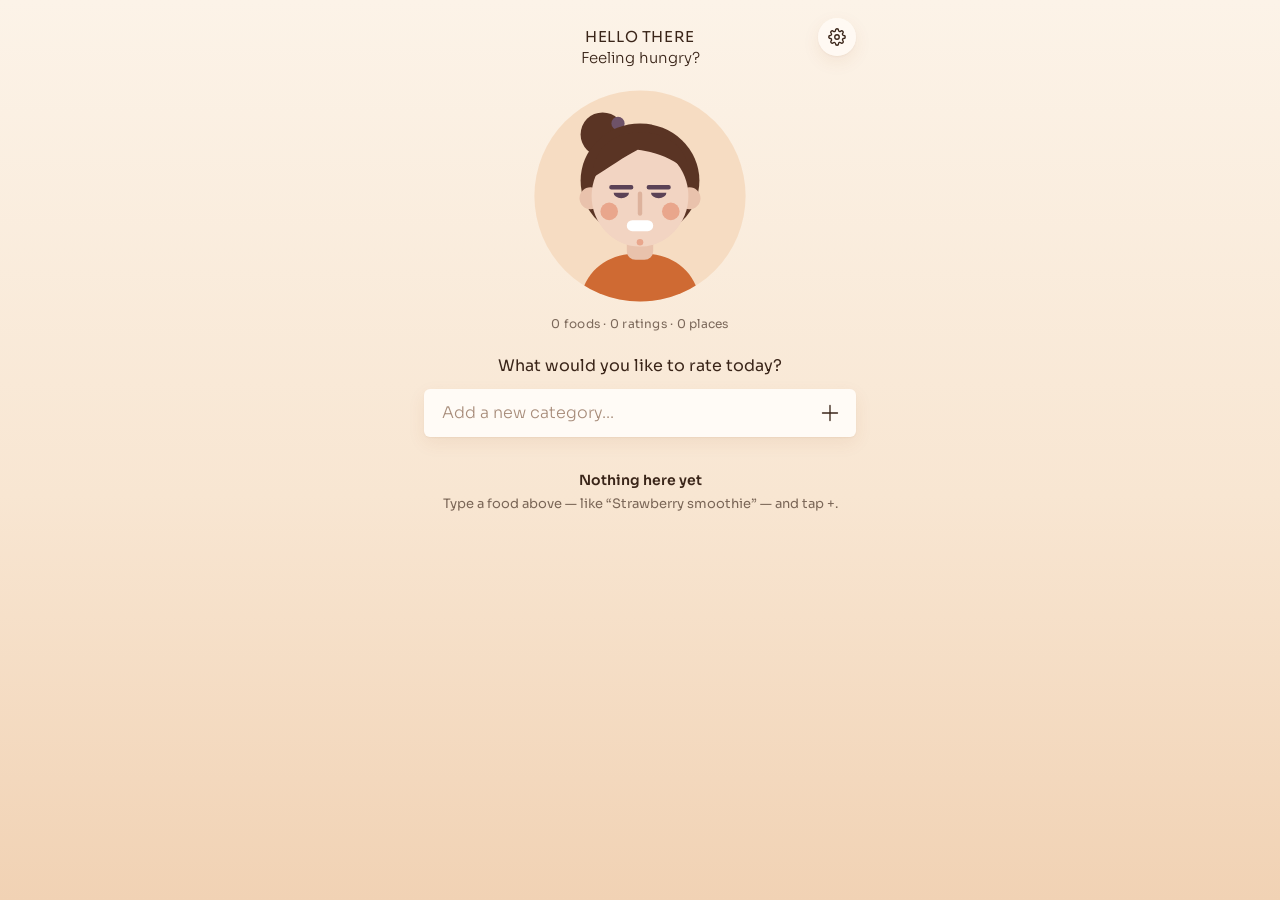
==== commit f07e455b: "v2: add warm Cinnamon theme (now the default) Co-Authored-By: Claude Opus 5.5 <noreply@anthropic.com" ====
--- a/v2/index.html
+++ b/v2/index.html
@@ -16,7 +16,7 @@
   <link rel="preconnect" href="https://fonts.gstatic.com" crossorigin>
   <link href="https://fonts.googleapis.com/css2?family=Sora:wght@300;400;500;600;700&display=swap" rel="stylesheet">
   <link rel="stylesheet" href="style.css">
-  <script>try{document.documentElement.dataset.theme=localStorage.getItem('tb2-theme')||'sorbet'}catch(e){document.documentElement.dataset.theme='sorbet'}</script>
+  <script>try{document.documentElement.dataset.theme=localStorage.getItem('tb2-theme')||'cinnamon'}catch(e){document.documentElement.dataset.theme='cinnamon'}</script>
   <title>Tastebook</title>
 </head>
 <body>
--- a/v2/style.css
+++ b/v2/style.css
@@ -287,6 +287,17 @@
 @media (prefers-reduced-motion: reduce) { * { transition: none !important; } }
 
 /* ================= themes ================= */
+html[data-theme="cinnamon"] {
+  --bg-top: #FCF3E8; --bg-mid: #F8E6D2; --bg-bot: #F1D2B4;
+  --ink: #3A2519; --ink-soft: rgba(58,37,25,.66); --ink-faint: rgba(58,37,25,.4);
+  --surface: rgba(255,251,245,.86); --surface-2: #FBEFE2; --line: #EED8C2;
+  --field: #FFFBF6; --field-ink: #3A2519; --placeholder: #A88D7B;
+  --accent: #CF6A33; --accent-ink: #FFF8F0; --gold: #DE9A3E;
+  --tile-base: #FFF9F2; --tile-mix: 9%; --shadow: 0 1px 2px rgba(120,60,20,.06), 0 6px 18px rgba(150,80,30,.08);
+  --avatar-bg: #F6DCC2; --avatar-hair: #5A3424; --avatar-shirt: #CF6A33;
+  --t0: #CF6A33; --t1: #B9543F; --t2: #E0954E; --t3: #A9703F; --t4: #D98466; --t5: #8C4B36; --t6: #E2A65C; --t7: #6E4532;
+  --theme-color: #FCF3E8; color-scheme: light;
+}
 html[data-theme="sorbet"] {
   --bg-top: #FFF3E6; --bg-mid: #FFE8EA; --bg-bot: #FFD7E3;
   --ink: #3B2232; --ink-soft: rgba(59,34,50,.68); --ink-faint: rgba(59,34,50,.42);
@@ -414,3 +425,7 @@
 .theme-opt .sw { display: flex; height: 28px; border-radius: 6px; overflow: hidden; margin-bottom: 6px; }
 .theme-opt .sw i { flex: 1; }
 .theme-opt span { font-size: 12px; font-weight: 600; }
+html[data-theme="cinnamon"] .sheet-panel input[type=text], html[data-theme="cinnamon"] .sheet-panel textarea,
+html[data-theme="cinnamon"] .date-row, html[data-theme="cinnamon"] .inp { box-shadow: inset 0 0 0 1.5px var(--line); }
+html[data-theme="cinnamon"] .q-row input[type=text] { box-shadow: none; }
+.date-row input[type=date] { background: transparent !important; box-shadow: none !important; }
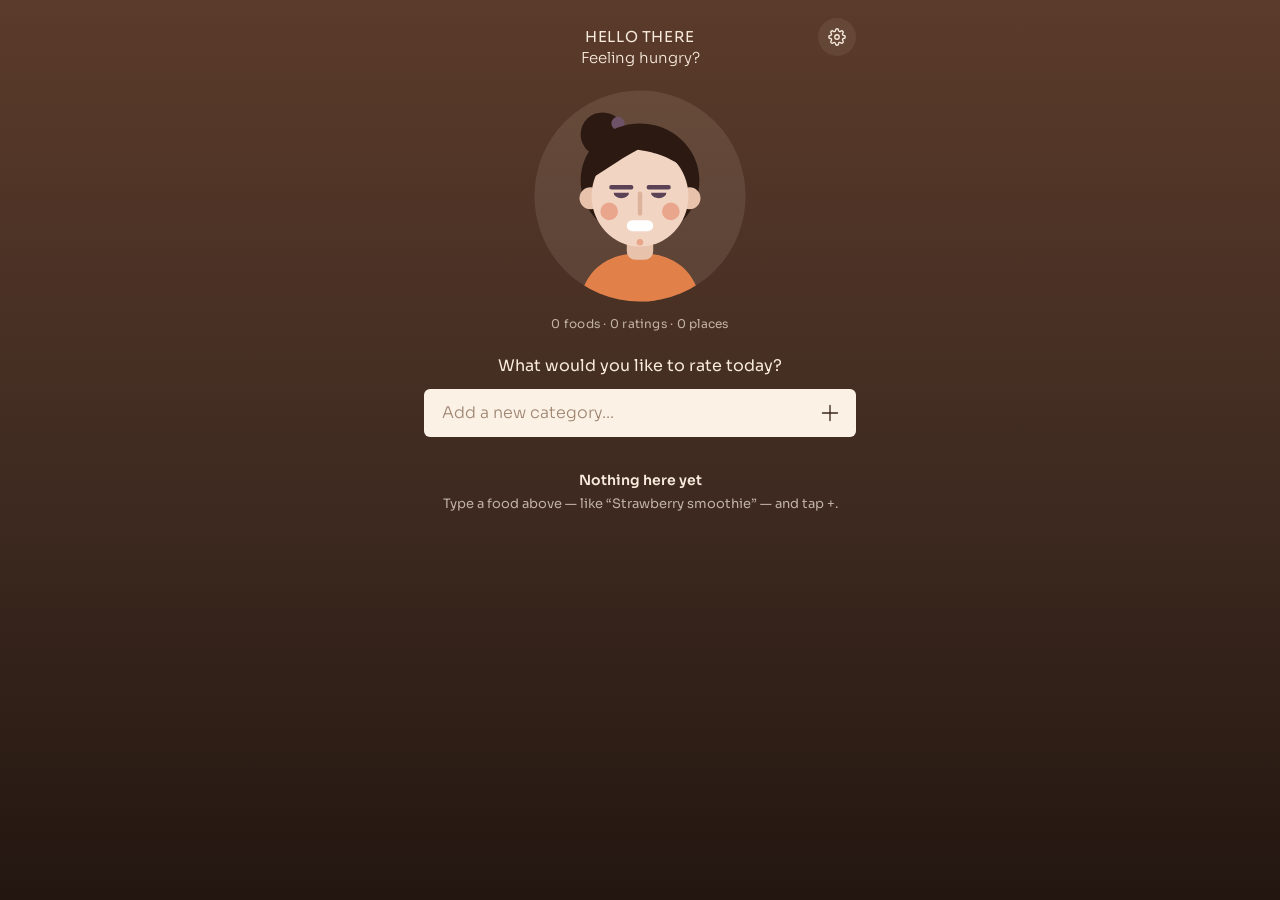
==== commit 17197556: "v2: Warm dark theme (default) + subtle pink/sage/plum icon tints guessed from food names Co-Authored" ====
--- a/v2/index.html
+++ b/v2/index.html
@@ -16,7 +16,7 @@
   <link rel="preconnect" href="https://fonts.gstatic.com" crossorigin>
   <link href="https://fonts.googleapis.com/css2?family=Sora:wght@300;400;500;600;700&display=swap" rel="stylesheet">
   <link rel="stylesheet" href="style.css">
-  <script>try{document.documentElement.dataset.theme=localStorage.getItem('tb2-theme')||'cinnamon'}catch(e){document.documentElement.dataset.theme='cinnamon'}</script>
+  <script>try{document.documentElement.dataset.theme=localStorage.getItem('tb2-theme')||'warm-dark'}catch(e){document.documentElement.dataset.theme='warm-dark'}</script>
   <title>Tastebook</title>
 </head>
 <body>
--- a/v2/style.css
+++ b/v2/style.css
@@ -287,6 +287,17 @@
 @media (prefers-reduced-motion: reduce) { * { transition: none !important; } }
 
 /* ================= themes ================= */
+html[data-theme="warm-dark"] {
+  --bg-top: #5B3B2B; --bg-mid: #3E2A20; --bg-bot: #231610;
+  --ink: #F8EBDD; --ink-soft: rgba(248,235,221,.7); --ink-faint: rgba(248,235,221,.42);
+  --surface: rgba(255,236,218,.075); --surface-2: rgba(255,236,218,.08); --line: rgba(255,236,218,.17);
+  --field: #FBF1E5; --field-ink: #3A2519; --placeholder: #9E8471;
+  --accent: #E2804A; --accent-ink: #26170F; --gold: #EBB25A;
+  --tile-base: rgba(255,236,218,.06); --tile-mix: 10%; --shadow: none;
+  --avatar-bg: rgba(255,236,218,.1); --avatar-hair: #2C1A12; --avatar-shirt: #E2804A;
+  --t0: #E58A4E; --t1: #D9765F; --t2: #ECAA6A; --t3: #C9935F; --t4: #E7A086; --t5: #BF7B60; --t6: #EEBC76; --t7: #B08B72; --t8: #E1A2A2; --t9: #ABBB8C; --t10: #BC92A6;
+  --theme-color: #5B3B2B; color-scheme: dark;
+}
 html[data-theme="cinnamon"] {
   --bg-top: #FCF3E8; --bg-mid: #F8E6D2; --bg-bot: #F1D2B4;
   --ink: #3A2519; --ink-soft: rgba(58,37,25,.66); --ink-faint: rgba(58,37,25,.4);
@@ -295,7 +306,7 @@
   --accent: #CF6A33; --accent-ink: #FFF8F0; --gold: #DE9A3E;
   --tile-base: #FFF9F2; --tile-mix: 9%; --shadow: 0 1px 2px rgba(120,60,20,.06), 0 6px 18px rgba(150,80,30,.08);
   --avatar-bg: #F6DCC2; --avatar-hair: #5A3424; --avatar-shirt: #CF6A33;
-  --t0: #CF6A33; --t1: #B9543F; --t2: #E0954E; --t3: #A9703F; --t4: #D98466; --t5: #8C4B36; --t6: #E2A65C; --t7: #6E4532;
+  --t0: #CF6A33; --t1: #B9543F; --t2: #E0954E; --t3: #A9703F; --t4: #D98466; --t5: #8C4B36; --t6: #E2A65C; --t7: #6E4532; --t8: #CF8A82; --t9: #8F9C66; --t10: #9C6A7C;
   --theme-color: #FCF3E8; color-scheme: light;
 }
 html[data-theme="sorbet"] {
@@ -306,7 +317,7 @@
   --accent: #E2457A; --accent-ink: #FFFFFF; --gold: #F5A623;
   --tile-base: #FFFFFF; --tile-mix: 20%; --shadow: 0 2px 10px rgba(226,69,122,.10);
   --avatar-bg: #FFE1E8; --avatar-hair: #6B3A4E; --avatar-shirt: #7CCB4E;
-  --t0: #FF5D73; --t1: #F5A623; --t2: #6DBE45; --t3: #36AEE0; --t4: #9474E6; --t5: #EE62AE; --t6: #23B99B; --t7: #A9755A;
+  --t0: #FF5D73; --t1: #F5A623; --t2: #6DBE45; --t3: #36AEE0; --t4: #9474E6; --t5: #EE62AE; --t6: #23B99B; --t7: #A9755A; --t8: #F0899E; --t9: #7FC28E; --t10: #A784D9;
   --theme-color: #FFF3E6; color-scheme: light;
 }
 html[data-theme="fresh"] {
@@ -317,7 +328,7 @@
   --accent: #2F9967; --accent-ink: #FFFFFF; --gold: #EDAE35;
   --tile-base: #F5F7F4; --tile-mix: 14%; --shadow: 0 1px 2px rgba(20,40,30,.06), 0 4px 14px rgba(20,40,30,.05);
   --avatar-bg: #EAF2E7; --avatar-hair: #4B3A33; --avatar-shirt: #5DB27A;
-  --t0: #E06666; --t1: #E5A93A; --t2: #55AC72; --t3: #4A9BCF; --t4: #8A78C2; --t5: #DC7AAA; --t6: #3EAE9F; --t7: #A8845F;
+  --t0: #E06666; --t1: #E5A93A; --t2: #55AC72; --t3: #4A9BCF; --t4: #8A78C2; --t5: #DC7AAA; --t6: #3EAE9F; --t7: #A8845F; --t8: #DA8C9A; --t9: #7FA86A; --t10: #8F6FA8;
   --theme-color: #FFFFFF; color-scheme: light;
 }
 html[data-theme="matcha"] {
@@ -328,7 +339,7 @@
   --accent: #BCDB9C; --accent-ink: #1F3027; --gold: #F1CB70;
   --tile-base: rgba(255,255,255,.06); --tile-mix: 14%; --shadow: none;
   --avatar-bg: rgba(255,255,255,.1); --avatar-hair: #3B2E2A; --avatar-shirt: #BCDB9C;
-  --t0: #BCDB9C; --t1: #F1CB70; --t2: #F2A9B6; --t3: #9ECBE2; --t4: #C8B4E8; --t5: #E9DCC3; --t6: #8ED3C2; --t7: #D9B48B;
+  --t0: #BCDB9C; --t1: #F1CB70; --t2: #F2A9B6; --t3: #9ECBE2; --t4: #C8B4E8; --t5: #E9DCC3; --t6: #8ED3C2; --t7: #D9B48B; --t8: #E9B3BE; --t9: #A8C98A; --t10: #C3A3C9;
   --theme-color: #46634F; color-scheme: dark;
 }
 html[data-theme="blueberry"] {
@@ -339,7 +350,7 @@
   --accent: #F592B5; --accent-ink: #1D2046; --gold: #F8D37C;
   --tile-base: rgba(255,255,255,.06); --tile-mix: 14%; --shadow: none;
   --avatar-bg: rgba(255,255,255,.1); --avatar-hair: #2F2440; --avatar-shirt: #9FD9A9;
-  --t0: #F592B5; --t1: #F8D37C; --t2: #9FD9A9; --t3: #8DC7F3; --t4: #C4ABF6; --t5: #F7B9CB; --t6: #86DFD0; --t7: #E8D6BD;
+  --t0: #F592B5; --t1: #F8D37C; --t2: #9FD9A9; --t3: #8DC7F3; --t4: #C4ABF6; --t5: #F7B9CB; --t6: #86DFD0; --t7: #E8D6BD; --t8: #F2A9BE; --t9: #A9D7A0; --t10: #B7A0E6;
   --theme-color: #454A8A; color-scheme: dark;
 }
 
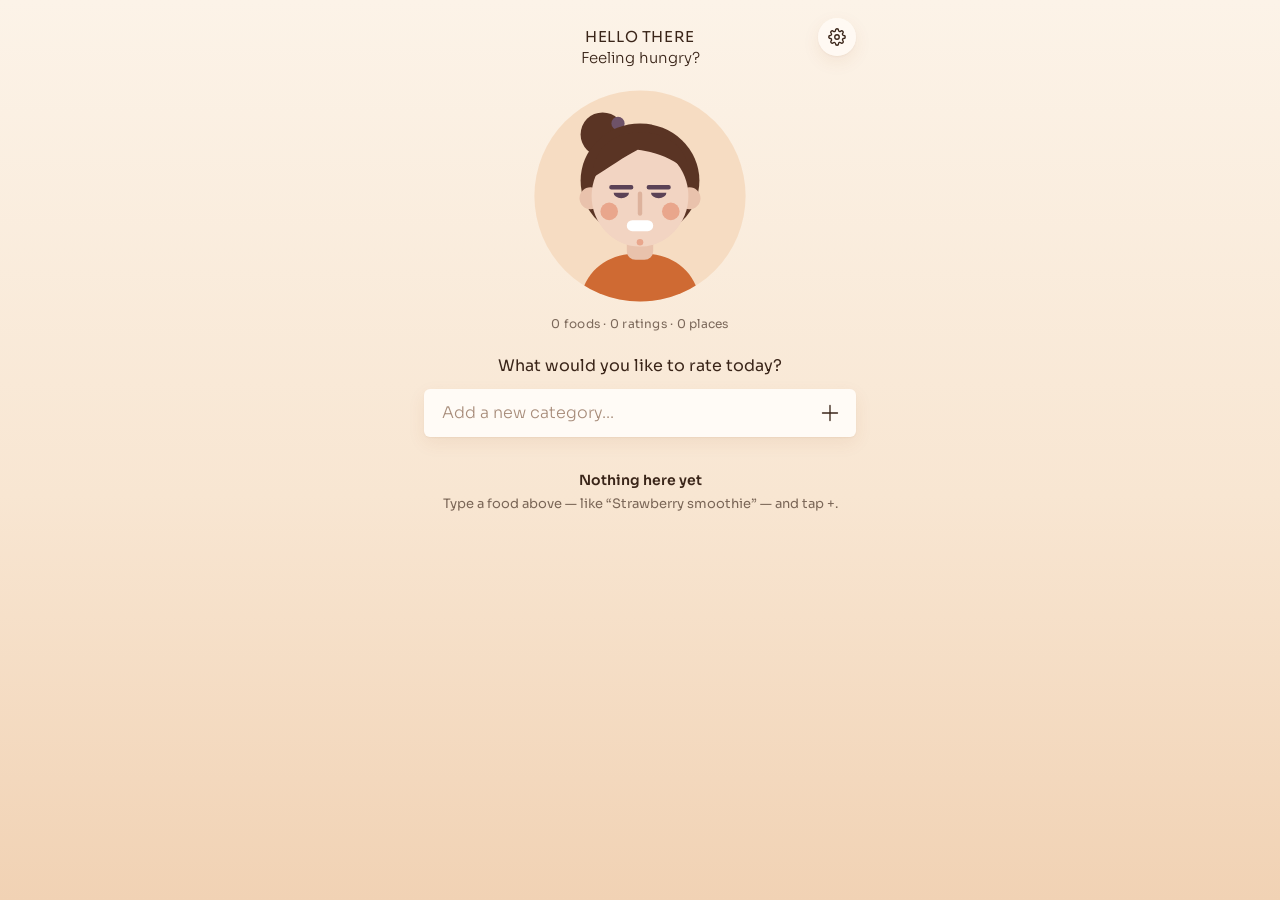
==== commit 6cc77f1b: "v2: light Warm theme as default; in-app confirm dialogs; state-based navigation; memory fallback Co-" ====
--- a/v2/index.html
+++ b/v2/index.html
@@ -16,7 +16,7 @@
   <link rel="preconnect" href="https://fonts.gstatic.com" crossorigin>
   <link href="https://fonts.googleapis.com/css2?family=Sora:wght@300;400;500;600;700&display=swap" rel="stylesheet">
   <link rel="stylesheet" href="style.css">
-  <script>try{document.documentElement.dataset.theme=localStorage.getItem('tb2-theme')||'warm-dark'}catch(e){document.documentElement.dataset.theme='warm-dark'}</script>
+  <script>try{document.documentElement.dataset.theme=localStorage.getItem('tb2-theme')||'cinnamon'}catch(e){document.documentElement.dataset.theme='cinnamon'}</script>
   <title>Tastebook</title>
 </head>
 <body>
--- a/v2/style.css
+++ b/v2/style.css
@@ -37,7 +37,7 @@
 h1, h2, h3, p { margin: 0; }
 svg { display: block; }
 
-#app { position: relative; z-index: 1; max-width: 480px; margin: 0 auto; padding: calc(var(--safe-t) + 18px) 24px calc(var(--safe-b) + 48px); }
+#app { position: relative; z-index: 1; max-width: 480px; margin: 0 auto; padding: calc(var(--safe-t) + 18px) max(24px, env(safe-area-inset-right, 0px)) calc(var(--safe-b) + 48px) max(24px, env(safe-area-inset-left, 0px)); }
 
 .caps { text-transform: uppercase; letter-spacing: .06em; font-weight: 600; }
 .tiny { font-size: 11px; }
@@ -440,3 +440,12 @@
 html[data-theme="cinnamon"] .date-row, html[data-theme="cinnamon"] .inp { box-shadow: inset 0 0 0 1.5px var(--line); }
 html[data-theme="cinnamon"] .q-row input[type=text] { box-shadow: none; }
 .date-row input[type=date] { background: transparent !important; box-shadow: none !important; }
+
+.tile { width: 100%; padding: 0; font: inherit; }
+.ask-wrap { position: fixed; inset: 0; z-index: 60; background: rgba(30,18,10,.35); display: grid; place-items: center; padding: 24px; opacity: 0; transition: opacity .15s; }
+.ask-wrap.open { opacity: 1; }
+.ask { width: 100%; max-width: 340px; background: var(--bg-top); color: var(--ink); border-radius: 14px; padding: 20px 18px 16px; box-shadow: 0 12px 40px rgba(0,0,0,.25); }
+.ask p { font-size: 15px; text-align: center; margin-bottom: 16px; line-height: 1.45; }
+.ask .actions { margin-top: 0; }
+.demo-note { display: flex; align-items: center; justify-content: space-between; gap: 10px; font-size: 12px; color: var(--ink-soft); background: var(--surface); border-radius: 10px; padding: 8px 12px; margin-bottom: 14px; box-shadow: var(--shadow); }
+.demo-note button { font-size: 12px; font-weight: 600; color: var(--accent); padding: 4px 2px; white-space: nowrap; }
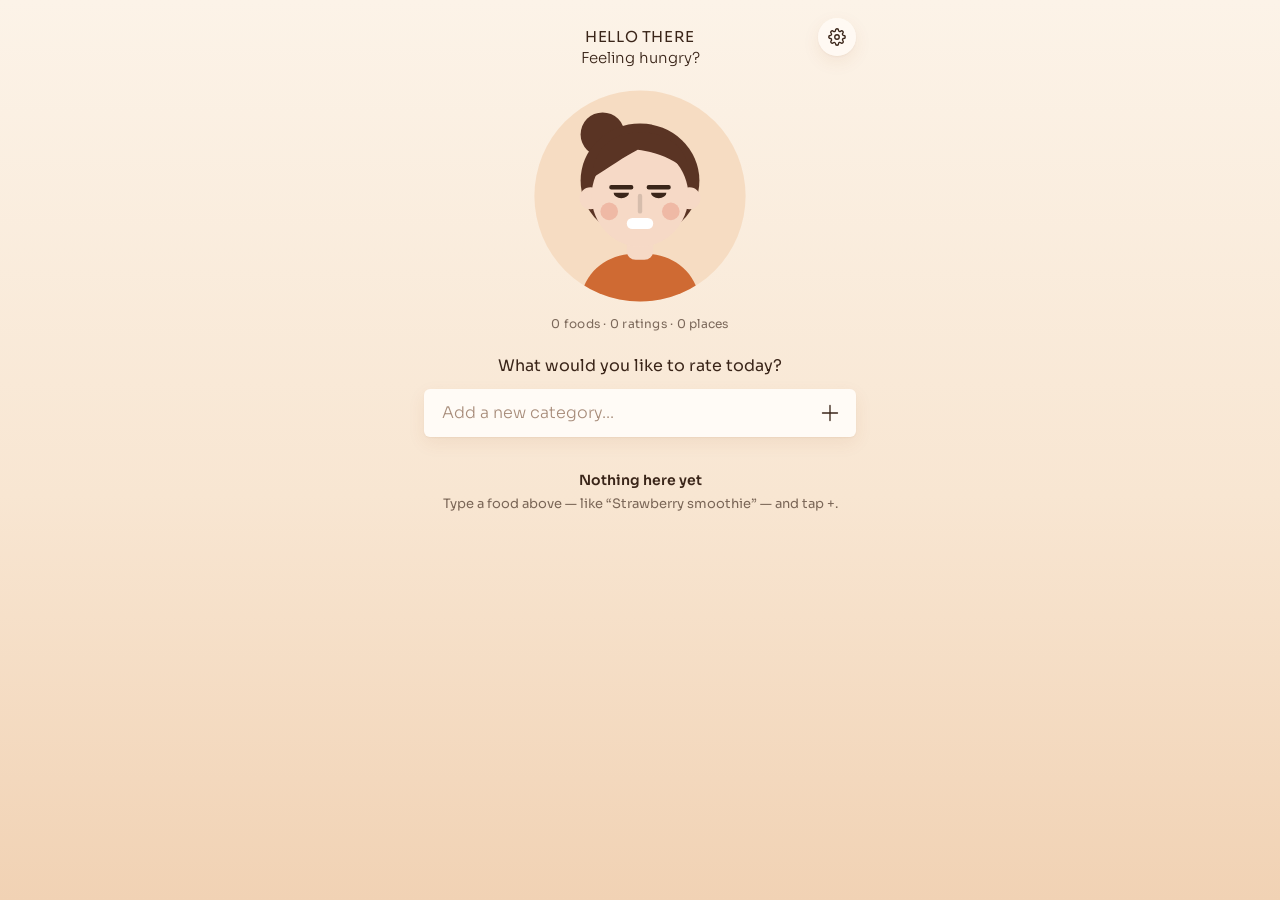
==== commit 82db34f5: "v2: build-your-own avatar (hair, eyes, mouth, extras, colours); plain menu item field Co-Authored-By" ====
--- a/v2/index.html
+++ b/v2/index.html
@@ -24,6 +24,7 @@
   <main id="app" aria-live="polite"></main>
   <div id="toast" role="status"></div>
   <script src="icons.js"></script>
+  <script src="avatar.js"></script>
   <script src="app.js"></script>
 </body>
 </html>
--- a/v2/style.css
+++ b/v2/style.css
@@ -449,3 +449,16 @@
 .ask .actions { margin-top: 0; }
 .demo-note { display: flex; align-items: center; justify-content: space-between; gap: 10px; font-size: 12px; color: var(--ink-soft); background: var(--surface); border-radius: 10px; padding: 8px 12px; margin-bottom: 14px; box-shadow: var(--shadow); }
 .demo-note button { font-size: 12px; font-weight: 600; color: var(--accent); padding: 4px 2px; white-space: nowrap; }
+
+/* avatar editor */
+.av-preview { width: 150px; height: 150px; margin: 0 auto 6px; }
+.av-preview svg, .av-opt svg { width: 100%; height: 100%; }
+.av-preview .av-bg, .av-opt .av-bg { fill: var(--avatar-bg); }
+.av-tools { display: flex; justify-content: center; margin-bottom: 14px; }
+.av-opts { display: grid; grid-template-columns: repeat(var(--cols, 3), minmax(0, 1fr)); gap: 8px; }
+.settings .field-cap { margin-top: 24px; }
+.av-opt svg { max-width: 100%; }
+.av-opt { display: flex; flex-direction: column; align-items: center; gap: 4px; padding: 6px 4px; border-radius: 10px; background: var(--surface-2); color: var(--ink-soft); font-size: 10px; border: 2px solid transparent; }
+.av-opt svg { width: 46px; height: 46px; border-radius: 50%; overflow: hidden; }
+.av-opt.on { border-color: var(--accent); color: var(--ink); }
+.swatch { border: 0; }
